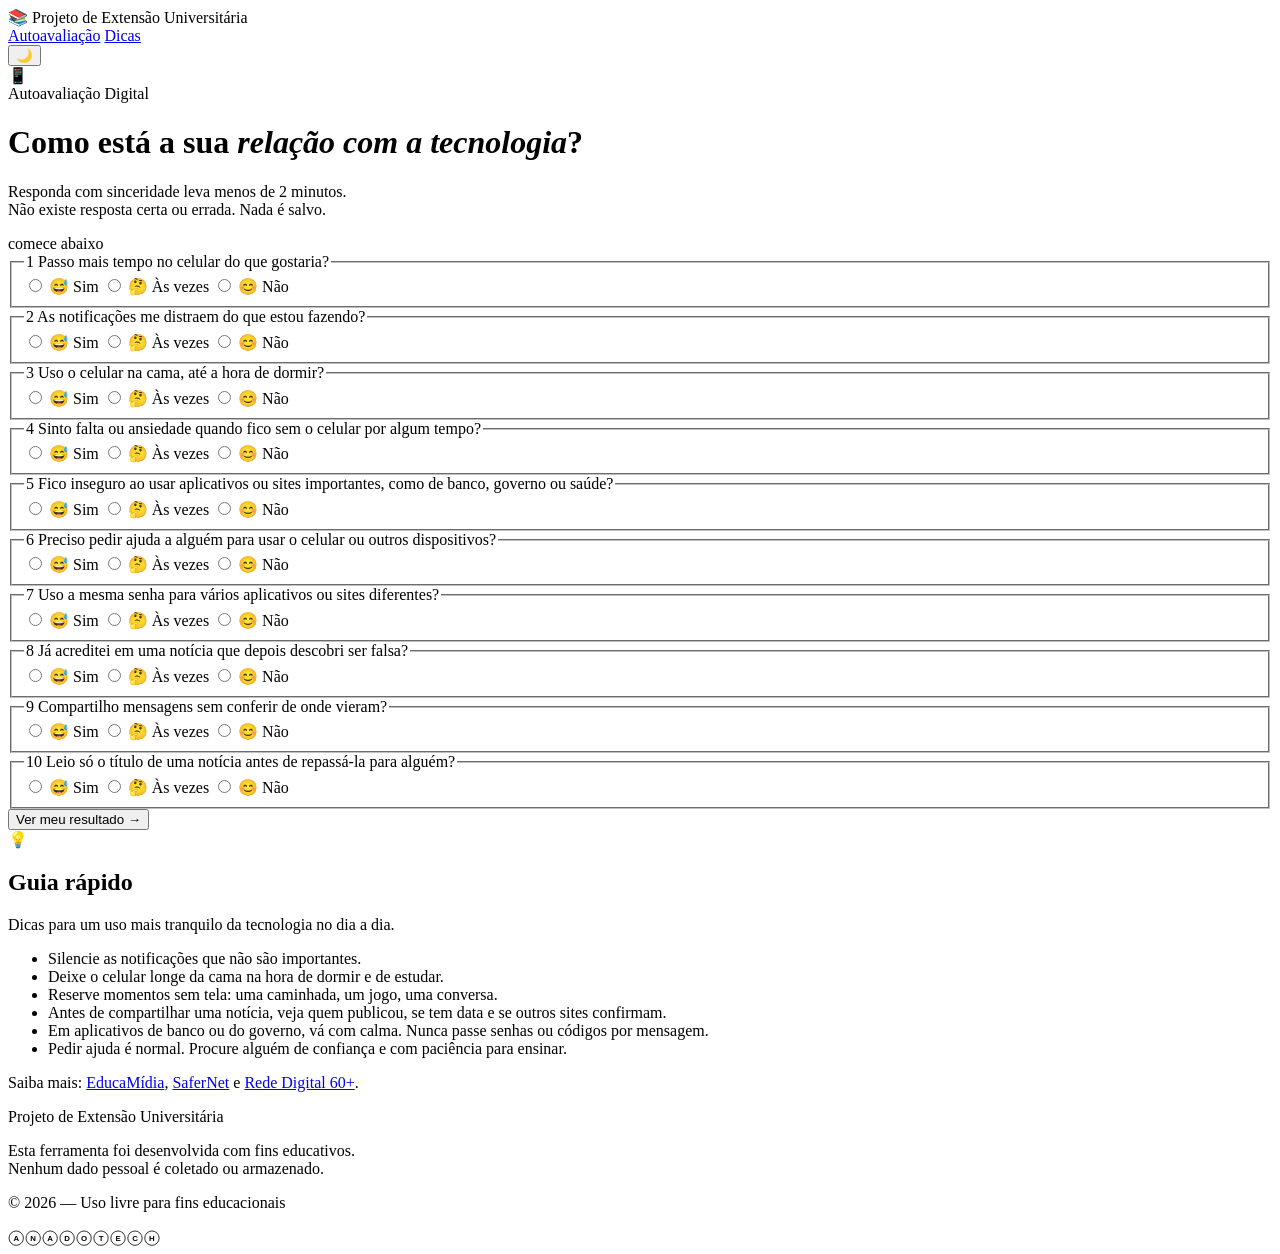
==== index.html @ e0145a35 "Atualizar referências de arquivos" ====
<!DOCTYPE html>
<html lang="pt-BR">

<head>
  <meta charset="utf-8">
  <meta name="viewport" content="width=device-width, initial-scale=1, viewport-fit=cover">
  <meta name="description"
    content="Autoavaliação rápida sobre sua relação com a tecnologia. Responda em menos de 2 minutos e receba dicas personalizadas.">
  <title>Autoavaliação Digital — Projeto de Extensão</title>

  <!-- Fontes -->
  <link rel="preconnect" href="https://fonts.googleapis.com">
  <link rel="preconnect" href="https://fonts.gstatic.com" crossorigin>
  <link
    href="https://fonts.googleapis.com/css2?family=Atkinson+Hyperlegible:ital,wght@0,400;0,700;1,400&family=Inter:wght@400;500;600&display=swap"
    rel="stylesheet">

  <!-- CSS -->
  <link rel="stylesheet" href="css/styles.css">
</head>

<body>

  <!-- Barra superior institucional -->
  <div class="topbar noprint">
    <span class="topbar-label">📚 Projeto de Extensão Universitária</span>
    <nav class="topbar-nav">
      <a href="index.html" class="topbar-link active">Autoavaliação</a>
      <a href="dicas.html" class="topbar-link">Dicas</a>
    </nav>
    <button class="theme-toggle" id="themeToggle" aria-label="Alternar tema escuro/claro" title="Alternar tema">
      <span class="theme-icon">🌙</span>
    </button>
  </div>

  <main>

    <!-- Cabeçalho -->
    <header class="hero noprint">
      <div class="hero-badge" aria-hidden="true">
        <span class="hero-icon">📱</span>
      </div>
      <div class="hero-kicker">Autoavaliação Digital</div>
      <h1>Como está a sua <em>relação com a tecnologia</em>?</h1>
      <p class="lead">
        Responda com sinceridade leva menos de 2 minutos.<br>
        Não existe resposta certa ou errada. Nada é salvo.
      </p>

      <!-- Barra de progresso do formulário -->
      <div class="progress-wrap noprint" id="progressWrap" hidden>
        <div class="progress-bar-track">
          <div class="progress-bar-fill" id="progressFill"></div>
        </div>
        <span class="progress-label" id="progressLabel">0 de 7 respondidas</span>
      </div>

      <div class="divider" aria-hidden="true">comece abaixo</div>
    </header>

    <!-- O JavaScript monta as perguntas aqui dentro -->
    <form id="f" novalidate></form>

    <p id="aviso" class="note" role="alert" hidden>
      Falta responder alguma pergunta. Ela está marcada logo acima.
    </p>

    <!-- Resultado -->
    <section id="resultado" hidden aria-live="polite">
      <div class="resultado-header">
        <h2>✨ Seu resultado</h2>
        <p class="resultado-subtitulo">Com base nas suas respostas, veja um panorama de cada área abaixo.</p>
      </div>
      <div id="areas"></div>

      <div id="acoes">
        <button class="btn" onclick="window.print()">🖨️ Imprimir / Salvar PDF</button>
        <button class="btn alt" id="refazer">↩ Responder novamente</button>
      </div>
    </section>

    <!-- Guia rápido -->
    <section class="guia">
      <div class="guia-title-row">
        <span class="guia-icon" aria-hidden="true">💡</span>
        <h2>Guia rápido</h2>
      </div>
      <p class="guia-sub">Dicas para um uso mais tranquilo da tecnologia no dia a dia.</p>
      <ul>
        <li>Silencie as notificações que não são importantes.</li>
        <li>Deixe o celular longe da cama na hora de dormir e de estudar.</li>
        <li>Reserve momentos sem tela: uma caminhada, um jogo, uma conversa.</li>
        <li>Antes de compartilhar uma notícia, veja quem publicou, se tem data e se outros sites confirmam.</li>
        <li>Em aplicativos de banco ou do governo, vá com calma. Nunca passe senhas ou códigos por mensagem.</li>
        <li>Pedir ajuda é normal. Procure alguém de confiança e com paciência para ensinar.</li>
      </ul>
      <p class="note">
        Saiba mais:
        <a href="https://educamidia.org.br" target="_blank" rel="noopener noreferrer">EducaMídia</a>,
        <a href="https://safernet.org.br" target="_blank" rel="noopener noreferrer">SaferNet</a>
        e <a href="https://rededigital60mais.org.br" target="_blank" rel="noopener noreferrer">Rede Digital 60+</a>.
      </p>
    </section>

    <!-- Rodapé -->
    <footer class="site-footer">
      <div class="footer-inner">
        <p class="footer-title">Projeto de Extensão Universitária</p>
        <p class="footer-desc">
          Esta ferramenta foi desenvolvida com fins educativos.<br>
          Nenhum dado pessoal é coletado ou armazenado.
        </p>
        <div class="footer-divider"></div>
        <p class="footer-copy">© 2026 — Uso livre para fins educacionais</p>

        <svg xmlns="http://w3.org" viewBox="0 0 490 50" width="100%" height="auto"
          style="max-width: 160px; display: inline-block; vertical-align: middle;">
          <!-- Letra A -->
          <circle cx="25" cy="25" r="22" fill="none" stroke="currentColor" stroke-width="2.5" />
          <text x="25" y="26" font-family="Arial, Helvetica, sans-serif" font-weight="bold" font-size="24px"
            fill="currentColor" text-anchor="middle" dominant-baseline="central">A</text>

          <!-- Letra N -->
          <circle cx="77" cy="25" r="22" fill="none" stroke="currentColor" stroke-width="2.5" />
          <text x="77" y="26" font-family="Arial, Helvetica, sans-serif" font-weight="bold" font-size="24px"
            fill="currentColor" text-anchor="middle" dominant-baseline="central">N</text>

          <!-- Letra A -->
          <circle cx="129" cy="25" r="22" fill="none" stroke="currentColor" stroke-width="2.5" />
          <text x="129" y="26" font-family="Arial, Helvetica, sans-serif" font-weight="bold" font-size="24px"
            fill="currentColor" text-anchor="middle" dominant-baseline="central">A</text>

          <!-- Letra D -->
          <circle cx="181" cy="25" r="22" fill="none" stroke="currentColor" stroke-width="2.5" />
          <text x="181" y="26" font-family="Arial, Helvetica, sans-serif" font-weight="bold" font-size="24px"
            fill="currentColor" text-anchor="middle" dominant-baseline="central">D</text>

          <!-- Letra O -->
          <circle cx="233" cy="25" r="22" fill="none" stroke="currentColor" stroke-width="2.5" />
          <text x="233" y="26" font-family="Arial, Helvetica, sans-serif" font-weight="bold" font-size="24px"
            fill="currentColor" text-anchor="middle" dominant-baseline="central">O</text>

          <!-- Letra T -->
          <circle cx="285" cy="25" r="22" fill="none" stroke="currentColor" stroke-width="2.5" />
          <text x="285" y="26" font-family="Arial, Helvetica, sans-serif" font-weight="bold" font-size="24px"
            fill="currentColor" text-anchor="middle" dominant-baseline="central">T</text>

          <!-- Letra E -->
          <circle cx="337" cy="25" r="22" fill="none" stroke="currentColor" stroke-width="2.5" />
          <text x="337" y="26" font-family="Arial, Helvetica, sans-serif" font-weight="bold" font-size="24px"
            fill="currentColor" text-anchor="middle" dominant-baseline="central">E</text>

          <!-- Letra C -->
          <circle cx="389" cy="25" r="22" fill="none" stroke="currentColor" stroke-width="2.5" />
          <text x="389" y="26" font-family="Arial, Helvetica, sans-serif" font-weight="bold" font-size="24px"
            fill="currentColor" text-anchor="middle" dominant-baseline="central">C</text>

          <!-- Letra H -->
          <circle cx="441" cy="25" r="22" fill="none" stroke="currentColor" stroke-width="2.5" />
          <text x="441" y="26" font-family="Arial, Helvetica, sans-serif" font-weight="bold" font-size="24px"
            fill="currentColor" text-anchor="middle" dominant-baseline="central">H</text>
        </svg>

      </div>
    </footer>

  </main>
  <script src="script.js"></script>
  <script src="theme.js"></script>
</body>

</html>
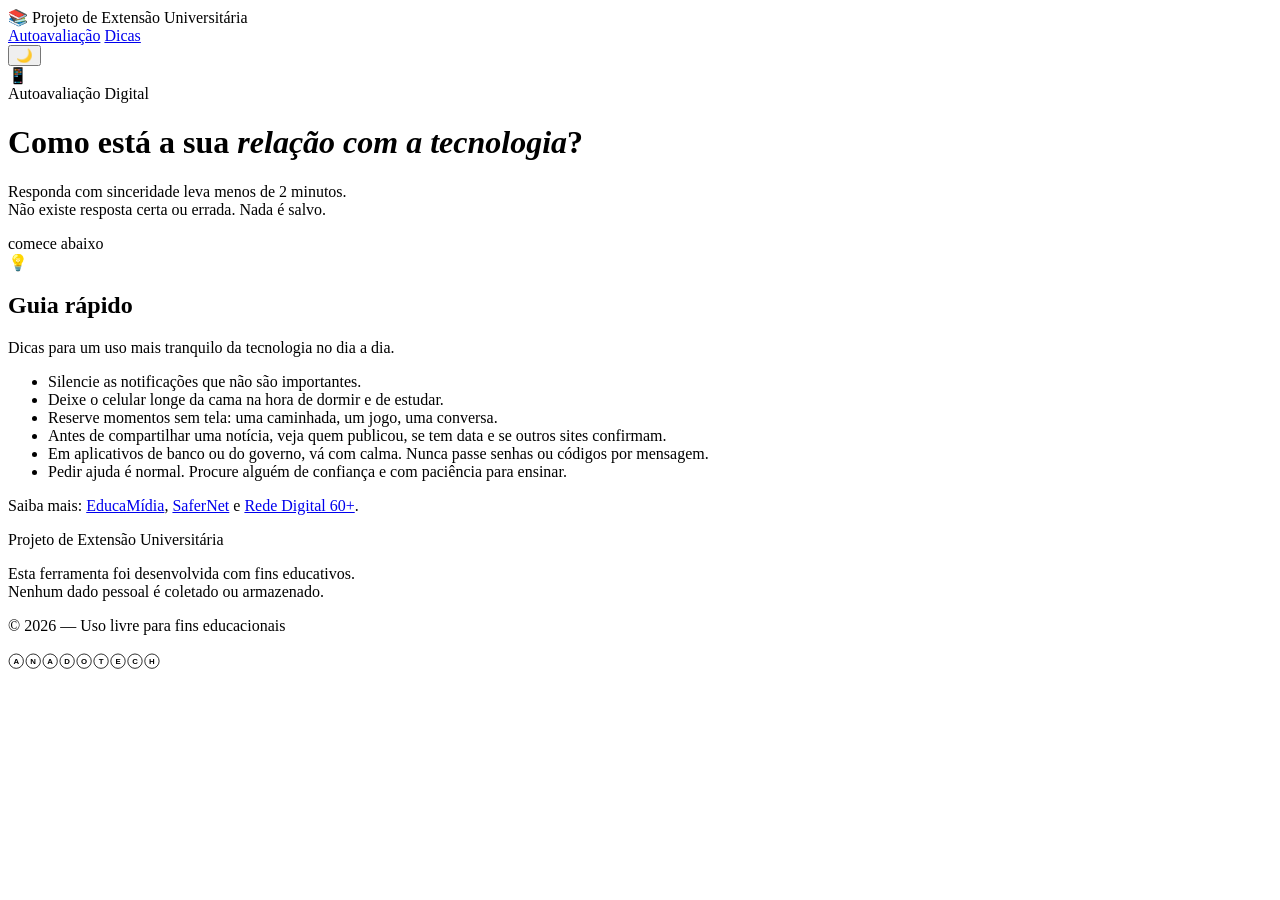
==== commit f345ea61: "Atualização de rodapé" ====
--- a/index.html
+++ b/index.html
@@ -12,8 +12,7 @@
   <link rel="preconnect" href="https://fonts.googleapis.com">
   <link rel="preconnect" href="https://fonts.gstatic.com" crossorigin>
   <link
-    href="https://fonts.googleapis.com/css2?family=Atkinson+Hyperlegible:ital,wght@0,400;0,700;1,400&family=Inter:wght@400;500;600&display=swap"
-    rel="stylesheet">
+    href="https://fonts.googleapis.com/css2?family=Atkinson+Hyperlegible:ital,wght@0,400;0,700;1,400&family=Inter:wght@400;500;600&display=swap" rel="stylesheet">
 
   <!-- CSS -->
   <link rel="stylesheet" href="css/styles.css">
@@ -165,8 +164,8 @@
     </footer>
 
   </main>
-  <script src="script.js"></script>
-  <script src="theme.js"></script>
+  <script src="js/script.js"></script>
+  <script src="js/theme.js"></script>
 </body>
 
 </html>
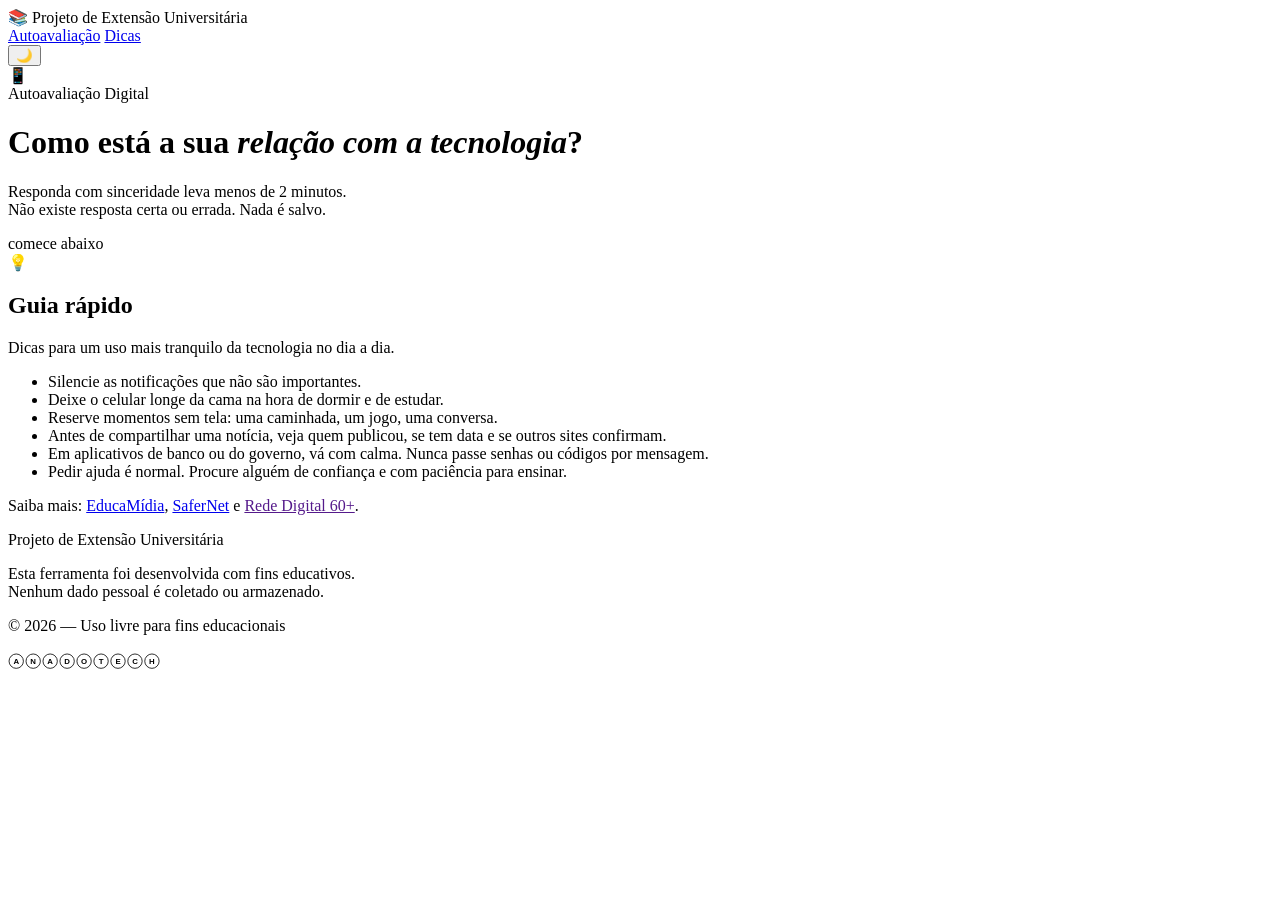
==== commit 33b553cd: "Correção ortográfica" ====
--- a/index.html
+++ b/index.html
@@ -97,7 +97,7 @@
         Saiba mais:
         <a href="https://educamidia.org.br" target="_blank" rel="noopener noreferrer">EducaMídia</a>,
         <a href="https://safernet.org.br" target="_blank" rel="noopener noreferrer">SaferNet</a>
-        e <a href="https://rededigital60mais.org.br" target="_blank" rel="noopener noreferrer">Rede Digital 60+</a>.
+        e <a href="" target="_blank" rel="noopener noreferrer">Rede Digital 60+</a>.
       </p>
     </section>
 
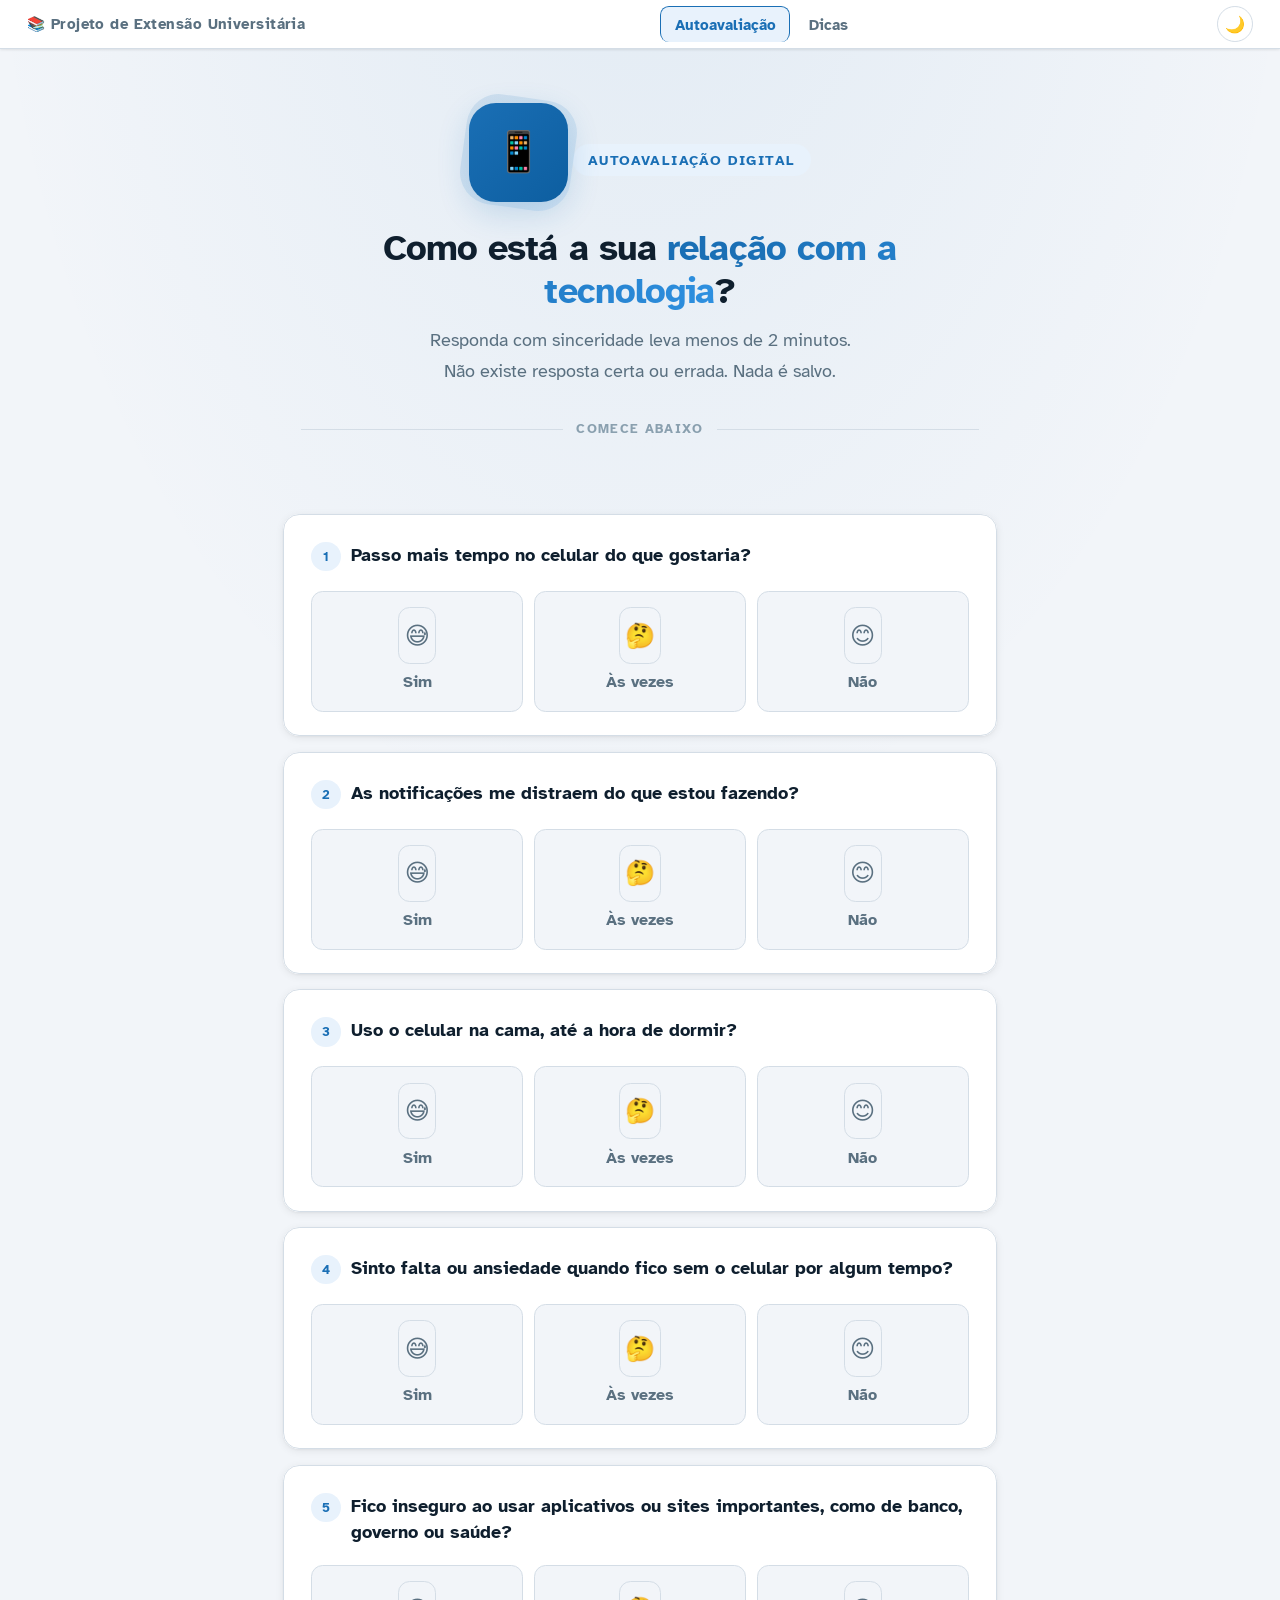
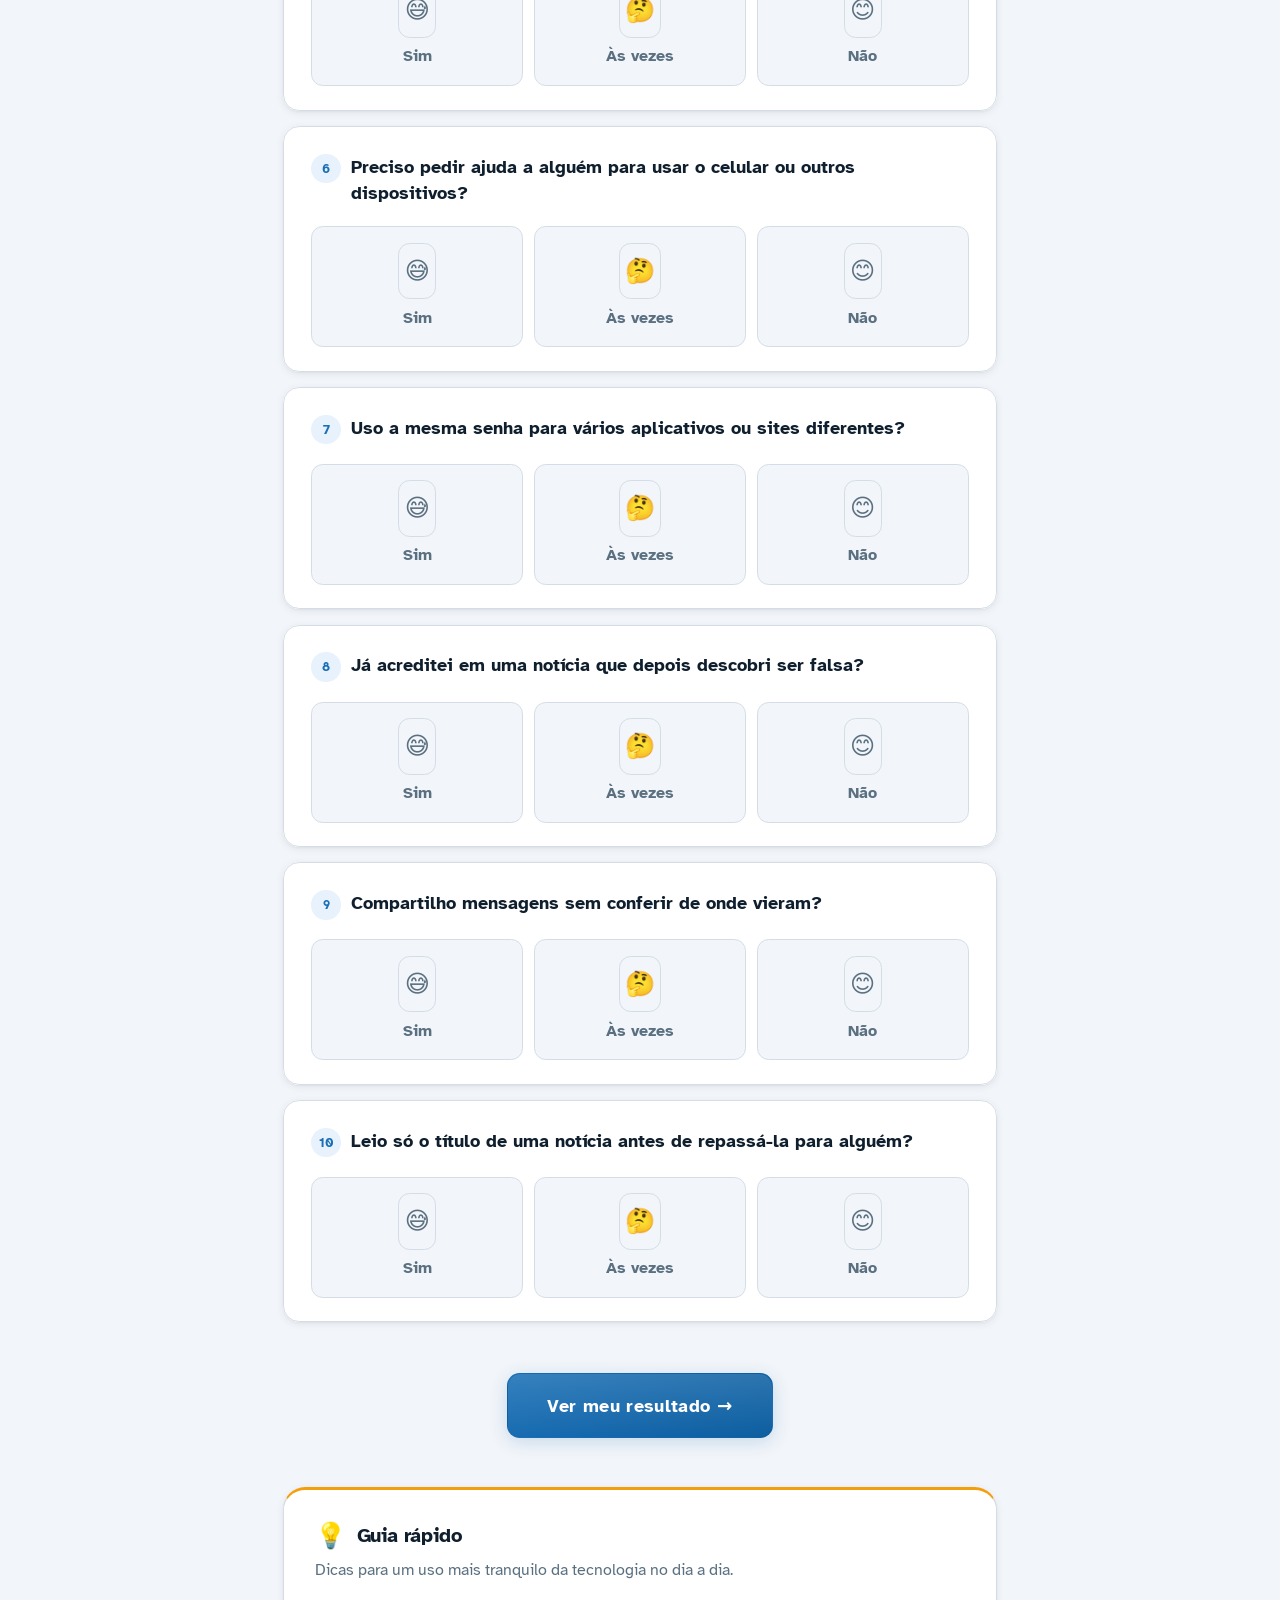
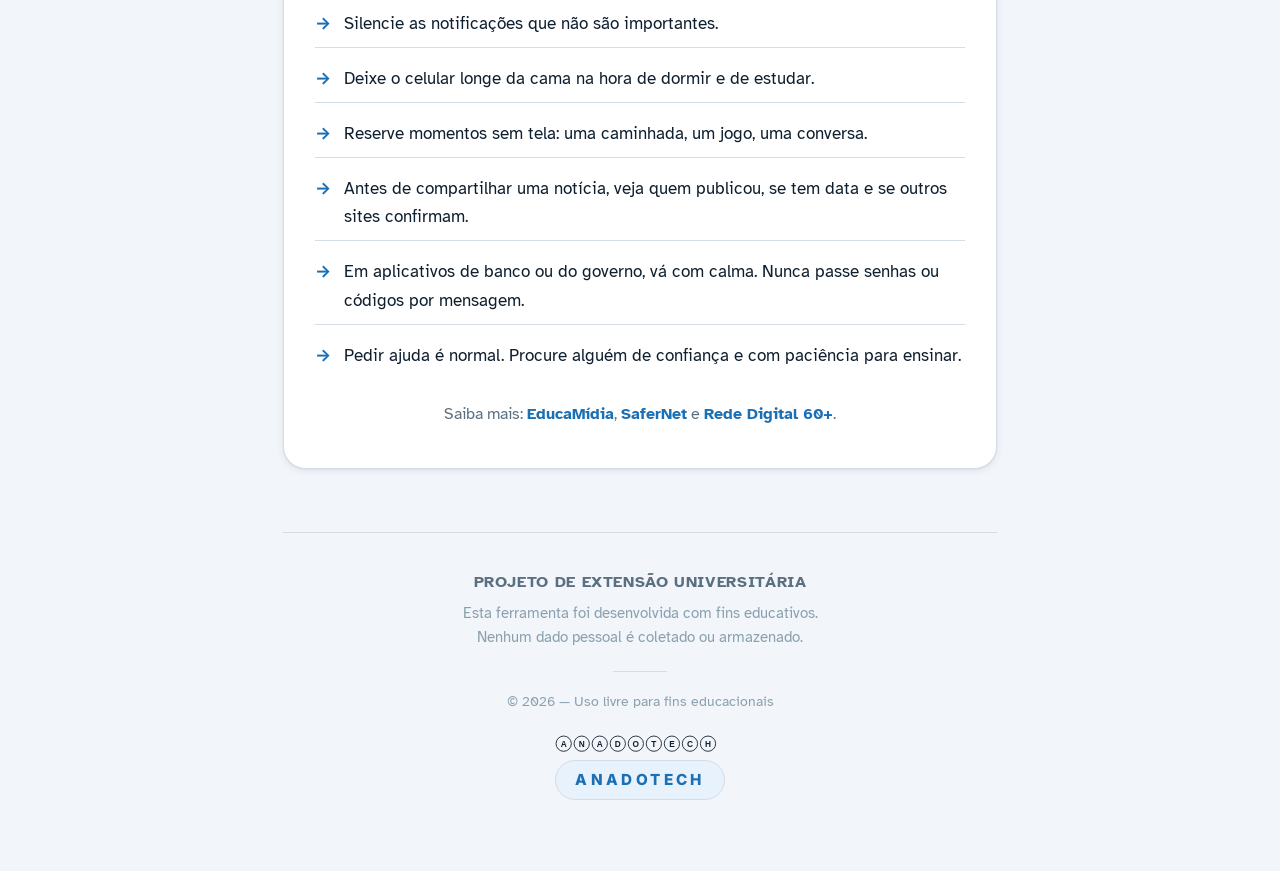
==== commit 16fe6f7c: "Correção de erros no CSS" ====
--- a/index.html
+++ b/index.html
@@ -8,11 +8,15 @@
     content="Autoavaliação rápida sobre sua relação com a tecnologia. Responda em menos de 2 minutos e receba dicas personalizadas.">
   <title>Autoavaliação Digital — Projeto de Extensão</title>
 
+  <!-- Favicon na aba do navegador -->
+  <link rel="icon" type="image/svg+xml" href="data:image/svg+xml,%3Csvg xmlns='http://www.w3.org/2000/svg' viewBox='0 0 64 64'%3E%3Cdefs%3E%3ClinearGradient id='g' x1='0%25' y1='0%25' x2='100%25' y2='100%25'%3E%3Cstop offset='0%25' stop-color='%231a6fb5'/%3E%3Cstop offset='100%25' stop-color='%232e90e0'/%3E%3C/linearGradient%3E%3C/defs%3E%3Crect width='64' height='64' rx='16' fill='url(%23g)'/%3E%3Crect x='18' y='10' width='28' height='44' rx='6' fill='%23ffffff' opacity='0.95'/%3E%3Crect x='22' y='16' width='20' height='30' rx='3' fill='%231a6fb5' opacity='0.2'/%3E%3Ccircle cx='32' cy='50' r='2.5' fill='%231a6fb5'/%3E%3Cline x1='28' y1='13' x2='36' y2='13' stroke='%231a6fb5' stroke-width='1.5' stroke-linecap='round'/%3E%3C/svg%3E">
+  <link rel="icon" type="image/svg+xml" href="favicon.svg">
+
   <!-- Fontes -->
   <link rel="preconnect" href="https://fonts.googleapis.com">
   <link rel="preconnect" href="https://fonts.gstatic.com" crossorigin>
   <link
-    href="https://fonts.googleapis.com/css2?family=Atkinson+Hyperlegible:ital,wght@0,400;0,700;1,400&family=Inter:wght@400;500;600&display=swap" rel="stylesheet">
+    href="https://fonts.googleapis.com/css2?family=Atkinson+Hyperlegible:ital,wght@0,400;0,700;1,400&family=Inter:wght@400;500;600;700;800&display=swap" rel="stylesheet">
 
   <!-- CSS -->
   <link rel="stylesheet" href="css/styles.css">
@@ -97,7 +101,7 @@
         Saiba mais:
         <a href="https://educamidia.org.br" target="_blank" rel="noopener noreferrer">EducaMídia</a>,
         <a href="https://safernet.org.br" target="_blank" rel="noopener noreferrer">SaferNet</a>
-        e <a href="" target="_blank" rel="noopener noreferrer">Rede Digital 60+</a>.
+        e <a href="https://rededigital60mais.org.br" target="_blank" rel="noopener noreferrer">Rede Digital 60+</a>.
       </p>
     </section>
 
@@ -112,53 +116,57 @@
         <div class="footer-divider"></div>
         <p class="footer-copy">© 2026 — Uso livre para fins educacionais</p>
 
-        <svg xmlns="http://w3.org" viewBox="0 0 490 50" width="100%" height="auto"
-          style="max-width: 160px; display: inline-block; vertical-align: middle;">
-          <!-- Letra A -->
-          <circle cx="25" cy="25" r="22" fill="none" stroke="currentColor" stroke-width="2.5" />
-          <text x="25" y="26" font-family="Arial, Helvetica, sans-serif" font-weight="bold" font-size="24px"
-            fill="currentColor" text-anchor="middle" dominant-baseline="central">A</text>
+        <div class="anadotech-container">
+          <svg xmlns="http://www.w3.org/2000/svg" viewBox="0 0 490 50" width="100%" height="auto"
+            style="max-width: 170px; display: inline-block; vertical-align: middle;">
+            <!-- Letra A -->
+            <circle cx="25" cy="25" r="22" fill="none" stroke="currentColor" stroke-width="2.5" />
+            <text x="25" y="26" font-family="Arial, Helvetica, sans-serif" font-weight="bold" font-size="24px"
+              fill="currentColor" text-anchor="middle" dominant-baseline="central">A</text>
 
-          <!-- Letra N -->
-          <circle cx="77" cy="25" r="22" fill="none" stroke="currentColor" stroke-width="2.5" />
-          <text x="77" y="26" font-family="Arial, Helvetica, sans-serif" font-weight="bold" font-size="24px"
-            fill="currentColor" text-anchor="middle" dominant-baseline="central">N</text>
+            <!-- Letra N -->
+            <circle cx="77" cy="25" r="22" fill="none" stroke="currentColor" stroke-width="2.5" />
+            <text x="77" y="26" font-family="Arial, Helvetica, sans-serif" font-weight="bold" font-size="24px"
+              fill="currentColor" text-anchor="middle" dominant-baseline="central">N</text>
 
-          <!-- Letra A -->
-          <circle cx="129" cy="25" r="22" fill="none" stroke="currentColor" stroke-width="2.5" />
-          <text x="129" y="26" font-family="Arial, Helvetica, sans-serif" font-weight="bold" font-size="24px"
-            fill="currentColor" text-anchor="middle" dominant-baseline="central">A</text>
+            <!-- Letra A -->
+            <circle cx="129" cy="25" r="22" fill="none" stroke="currentColor" stroke-width="2.5" />
+            <text x="129" y="26" font-family="Arial, Helvetica, sans-serif" font-weight="bold" font-size="24px"
+              fill="currentColor" text-anchor="middle" dominant-baseline="central">A</text>
 
-          <!-- Letra D -->
-          <circle cx="181" cy="25" r="22" fill="none" stroke="currentColor" stroke-width="2.5" />
-          <text x="181" y="26" font-family="Arial, Helvetica, sans-serif" font-weight="bold" font-size="24px"
-            fill="currentColor" text-anchor="middle" dominant-baseline="central">D</text>
+            <!-- Letra D -->
+            <circle cx="181" cy="25" r="22" fill="none" stroke="currentColor" stroke-width="2.5" />
+            <text x="181" y="26" font-family="Arial, Helvetica, sans-serif" font-weight="bold" font-size="24px"
+              fill="currentColor" text-anchor="middle" dominant-baseline="central">D</text>
 
-          <!-- Letra O -->
-          <circle cx="233" cy="25" r="22" fill="none" stroke="currentColor" stroke-width="2.5" />
-          <text x="233" y="26" font-family="Arial, Helvetica, sans-serif" font-weight="bold" font-size="24px"
-            fill="currentColor" text-anchor="middle" dominant-baseline="central">O</text>
+            <!-- Letra O -->
+            <circle cx="233" cy="25" r="22" fill="none" stroke="currentColor" stroke-width="2.5" />
+            <text x="233" y="26" font-family="Arial, Helvetica, sans-serif" font-weight="bold" font-size="24px"
+              fill="currentColor" text-anchor="middle" dominant-baseline="central">O</text>
 
-          <!-- Letra T -->
-          <circle cx="285" cy="25" r="22" fill="none" stroke="currentColor" stroke-width="2.5" />
-          <text x="285" y="26" font-family="Arial, Helvetica, sans-serif" font-weight="bold" font-size="24px"
-            fill="currentColor" text-anchor="middle" dominant-baseline="central">T</text>
+            <!-- Letra T -->
+            <circle cx="285" cy="25" r="22" fill="none" stroke="currentColor" stroke-width="2.5" />
+            <text x="285" y="26" font-family="Arial, Helvetica, sans-serif" font-weight="bold" font-size="24px"
+              fill="currentColor" text-anchor="middle" dominant-baseline="central">T</text>
 
-          <!-- Letra E -->
-          <circle cx="337" cy="25" r="22" fill="none" stroke="currentColor" stroke-width="2.5" />
-          <text x="337" y="26" font-family="Arial, Helvetica, sans-serif" font-weight="bold" font-size="24px"
-            fill="currentColor" text-anchor="middle" dominant-baseline="central">E</text>
+            <!-- Letra E -->
+            <circle cx="337" cy="25" r="22" fill="none" stroke="currentColor" stroke-width="2.5" />
+            <text x="337" y="26" font-family="Arial, Helvetica, sans-serif" font-weight="bold" font-size="24px"
+              fill="currentColor" text-anchor="middle" dominant-baseline="central">E</text>
 
-          <!-- Letra C -->
-          <circle cx="389" cy="25" r="22" fill="none" stroke="currentColor" stroke-width="2.5" />
-          <text x="389" y="26" font-family="Arial, Helvetica, sans-serif" font-weight="bold" font-size="24px"
-            fill="currentColor" text-anchor="middle" dominant-baseline="central">C</text>
+            <!-- Letra C -->
+            <circle cx="389" cy="25" r="22" fill="none" stroke="currentColor" stroke-width="2.5" />
+            <text x="389" y="26" font-family="Arial, Helvetica, sans-serif" font-weight="bold" font-size="24px"
+              fill="currentColor" text-anchor="middle" dominant-baseline="central">C</text>
 
-          <!-- Letra H -->
-          <circle cx="441" cy="25" r="22" fill="none" stroke="currentColor" stroke-width="2.5" />
-          <text x="441" y="26" font-family="Arial, Helvetica, sans-serif" font-weight="bold" font-size="24px"
-            fill="currentColor" text-anchor="middle" dominant-baseline="central">H</text>
-        </svg>
+            <!-- Letra H -->
+            <circle cx="441" cy="25" r="22" fill="none" stroke="currentColor" stroke-width="2.5" />
+            <text x="441" y="26" font-family="Arial, Helvetica, sans-serif" font-weight="bold" font-size="24px"
+              fill="currentColor" text-anchor="middle" dominant-baseline="central">H</text>
+          </svg>
+
+          <span class="anadotech-badge">anadotech</span>
+        </div>
 
       </div>
     </footer>
--- a/css/styles.css
+++ b/css/styles.css
@@ -0,0 +1,1371 @@
+/* =====================================================
+   Variáveis e temas
+   ===================================================== */
+:root {
+  /* Paleta principal */
+  --bg: #f2f5f9;
+  --paper: #ffffff;
+  --ink: #0f1f2e;
+  --muted: #5a7080;
+  --subtle: #8aa0af;
+  --brand: #1a6fb5;
+  --brand-2: #0d5ea0;
+  --brand-light: #e8f2fc;
+  --brand-glow: rgba(26, 111, 181, .2);
+  --on-brand: #ffffff;
+  --line: #d4dde6;
+  --accent: #f59e0b;
+  --accent-soft: #fef3c7;
+
+  /* Status */
+  --ok: #057a55;
+  --okbg: #d1fae5;
+  --mid: #b45309;
+  --midbg: #fef3c7;
+  --hi: #b91c1c;
+  --hibg: #fee2e2;
+
+  /* Sombras */
+  --shadow-xs: 0 1px 3px rgba(0, 0, 0, .06), 0 1px 2px rgba(0, 0, 0, .04);
+  --shadow-sm: 0 2px 8px rgba(0, 0, 0, .07), 0 1px 3px rgba(0, 0, 0, .05);
+  --shadow-md: 0 6px 24px rgba(0, 0, 0, .09), 0 2px 6px rgba(0, 0, 0, .06);
+  --shadow-lg: 0 12px 40px rgba(0, 0, 0, .11), 0 4px 12px rgba(0, 0, 0, .07);
+
+  /* Formas */
+  --radius-sm: 0.5rem;
+  --radius: 0.9rem;
+  --radius-lg: 1.25rem;
+
+  /* Topbar */
+  --topbar-h: 2.75rem;
+
+  box-sizing: border-box;
+  padding-top: env(safe-area-inset-top, 0px);
+  padding-bottom: env(safe-area-inset-bottom, 0px);
+}
+
+/* ── Modo escuro automático ── */
+@media (prefers-color-scheme: dark) {
+  :root:not([data-theme="light"]) {
+    --bg: #0c1a25;
+    --paper: #132030;
+    --ink: #dce8f0;
+    --muted: #7fa0b5;
+    --subtle: #4e6d80;
+    --brand: #4aa8f0;
+    --brand-2: #2e90e0;
+    --brand-light: #0d2a40;
+    --brand-glow: rgba(74, 168, 240, .18);
+    --on-brand: #05101a;
+    --line: #1e3348;
+    --accent: #f59e0b;
+    --accent-soft: #451a03;
+    --ok: #6ee7b7;
+    --okbg: #064e3b;
+    --mid: #fde68a;
+    --midbg: #78350f;
+    --hi: #fca5a5;
+    --hibg: #7f1d1d;
+    --shadow-xs: 0 1px 3px rgba(0, 0, 0, .25);
+    --shadow-sm: 0 2px 8px rgba(0, 0, 0, .3), 0 1px 3px rgba(0, 0, 0, .2);
+    --shadow-md: 0 6px 24px rgba(0, 0, 0, .35), 0 2px 6px rgba(0, 0, 0, .25);
+    --shadow-lg: 0 12px 40px rgba(0, 0, 0, .4), 0 4px 12px rgba(0, 0, 0, .3);
+  }
+}
+
+/* ── Modo escuro forçado ── */
+[data-theme="dark"] {
+  --bg: #0c1a25;
+  --paper: #132030;
+  --ink: #dce8f0;
+  --muted: #7fa0b5;
+  --subtle: #4e6d80;
+  --brand: #4aa8f0;
+  --brand-2: #2e90e0;
+  --brand-light: #0d2a40;
+  --brand-glow: rgba(74, 168, 240, .18);
+  --on-brand: #05101a;
+  --line: #1e3348;
+  --accent: #f59e0b;
+  --accent-soft: #451a03;
+  --ok: #6ee7b7;
+  --okbg: #064e3b;
+  --mid: #fde68a;
+  --midbg: #78350f;
+  --hi: #fca5a5;
+  --hibg: #7f1d1d;
+  --shadow-xs: 0 1px 3px rgba(0, 0, 0, .25);
+  --shadow-sm: 0 2px 8px rgba(0, 0, 0, .3), 0 1px 3px rgba(0, 0, 0, .2);
+  --shadow-md: 0 6px 24px rgba(0, 0, 0, .35), 0 2px 6px rgba(0, 0, 0, .25);
+  --shadow-lg: 0 12px 40px rgba(0, 0, 0, .4), 0 4px 12px rgba(0, 0, 0, .3);
+}
+
+*,
+*::before,
+*::after {
+  box-sizing: inherit;
+}
+
+/* Garante que o atributo hidden funcione mesmo com display definido no CSS */
+[hidden] {
+  display: none !important;
+}
+
+/* =====================================================
+   Base
+   ===================================================== */
+html {
+  font-size: 112%;
+  scroll-behavior: smooth;
+  scroll-padding-top: calc(var(--topbar-h) + 1rem);
+}
+
+body {
+  margin: 0;
+  min-height: 100dvh;
+  background: var(--bg);
+  background-image:
+    radial-gradient(ellipse 80% 40% at 50% -5%, rgba(26, 111, 181, .08) 0%, transparent 65%);
+  color: var(--ink);
+  font-family: "Atkinson Hyperlegible", "Inter", system-ui, -apple-system, "Segoe UI", sans-serif;
+  line-height: 1.65;
+  -webkit-font-smoothing: antialiased;
+}
+
+/* =====================================================
+   Barra superior institucional
+   ===================================================== */
+.topbar {
+  position: sticky;
+  top: 0;
+  z-index: 100;
+  height: var(--topbar-h);
+  background: var(--paper);
+  border-bottom: 1px solid var(--line);
+  box-shadow: var(--shadow-xs);
+  display: flex;
+  align-items: center;
+  justify-content: space-between;
+  padding: 0 1.5rem;
+  backdrop-filter: blur(8px);
+  -webkit-backdrop-filter: blur(8px);
+}
+
+.topbar-label {
+  font-size: 0.82rem;
+  font-weight: 600;
+  color: var(--muted);
+  letter-spacing: .03em;
+}
+
+/* ── Navegação entre páginas ── */
+.topbar-nav {
+  display: flex;
+  align-items: center;
+  gap: 0.25rem;
+}
+
+.topbar-link {
+  font-size: 0.82rem;
+  font-weight: 600;
+  color: var(--muted);
+  text-decoration: none;
+  padding: 0.3rem 0.75rem;
+  border-radius: var(--radius-sm);
+  border: 1.5px solid transparent;
+  transition: color .18s, background .18s, border-color .18s;
+  border-bottom: none;
+}
+
+.topbar-link:hover {
+  color: var(--brand);
+  background: var(--brand-light);
+  border-bottom: none;
+}
+
+.topbar-link.active {
+  color: var(--brand);
+  background: var(--brand-light);
+  border-color: var(--brand);
+}
+
+.theme-toggle {
+  background: none;
+  border: 1.5px solid var(--line);
+  border-radius: 50%;
+  width: 2rem;
+  height: 2rem;
+  display: flex;
+  align-items: center;
+  justify-content: center;
+  cursor: pointer;
+  font-size: 0.9rem;
+  transition: border-color .2s, background .2s;
+  padding: 0;
+  line-height: 1;
+}
+
+.theme-toggle:hover {
+  border-color: var(--brand);
+  background: var(--brand-light);
+}
+
+/* =====================================================
+   Layout principal
+   ===================================================== */
+main {
+  max-width: 42rem;
+  margin: 0 auto;
+  padding: 0 1.1rem 4rem;
+}
+
+/* =====================================================
+   Hero / cabeçalho
+   ===================================================== */
+.hero {
+  text-align: center;
+  padding: 3rem 1rem 2.5rem;
+  position: relative;
+}
+
+/* Anel decorativo atrás do ícone */
+.hero-badge {
+  position: relative;
+  display: inline-flex;
+  align-items: center;
+  justify-content: center;
+  width: 5.5rem;
+  height: 5.5rem;
+  margin-bottom: 1.4rem;
+}
+
+.hero-badge::before {
+  content: "";
+  position: absolute;
+  inset: 0;
+  border-radius: 1.6rem;
+  background: linear-gradient(135deg, var(--brand) 0%, #2e90e0 100%);
+  opacity: .12;
+  transform: rotate(8deg) scale(1.12);
+}
+
+.hero-icon {
+  display: inline-flex;
+  align-items: center;
+  justify-content: center;
+  width: 5.5rem;
+  height: 5.5rem;
+  border-radius: 1.5rem;
+  background: linear-gradient(135deg, var(--brand) 0%, var(--brand-2) 100%);
+  box-shadow: 0 10px 32px var(--brand-glow);
+  font-size: 2.2rem;
+  animation: float 5s ease-in-out infinite;
+  position: relative;
+  z-index: 1;
+}
+
+@keyframes float {
+
+  0%,
+  100% {
+    transform: translateY(0) rotate(0deg);
+  }
+
+  50% {
+    transform: translateY(-7px) rotate(-3deg);
+  }
+}
+
+.hero-kicker {
+  display: inline-block;
+  font-size: 0.78rem;
+  font-weight: 700;
+  letter-spacing: .1em;
+  text-transform: uppercase;
+  color: var(--brand);
+  background: var(--brand-light);
+  padding: 0.25rem 0.85rem;
+  border-radius: 99px;
+  margin-bottom: 1rem;
+}
+
+h1 {
+  font-size: 2rem;
+  line-height: 1.2;
+  margin: 0 0 0.7rem;
+  letter-spacing: -0.025em;
+  font-weight: 700;
+}
+
+h1 em {
+  font-style: normal;
+  background: linear-gradient(90deg, var(--brand) 20%, #2e90e0 100%);
+  -webkit-background-clip: text;
+  -webkit-text-fill-color: transparent;
+  background-clip: text;
+}
+
+.lead {
+  color: var(--muted);
+  max-width: 30rem;
+  margin: 0 auto;
+  font-size: 1rem;
+  line-height: 1.7;
+}
+
+/* ── Barra de progresso do form ── */
+.progress-wrap {
+  margin: 1.6rem auto 0;
+  max-width: 22rem;
+  text-align: left;
+}
+
+.progress-bar-track {
+  height: 5px;
+  background: var(--line);
+  border-radius: 99px;
+  overflow: hidden;
+  margin-bottom: 0.4rem;
+}
+
+.progress-bar-fill {
+  height: 100%;
+  background: linear-gradient(90deg, var(--brand) 0%, #2e90e0 100%);
+  border-radius: 99px;
+  transition: width .35s cubic-bezier(.4, 0, .2, 1);
+  width: 0%;
+}
+
+.progress-label {
+  font-size: 0.8rem;
+  color: var(--subtle);
+  font-weight: 600;
+}
+
+/* Linha divisória decorativa */
+.divider {
+  display: flex;
+  align-items: center;
+  gap: 0.75rem;
+  margin: 1.8rem 0 0;
+  color: var(--subtle);
+  font-size: 0.75rem;
+  letter-spacing: .1em;
+  text-transform: uppercase;
+  font-weight: 600;
+}
+
+.divider::before,
+.divider::after {
+  content: "";
+  flex: 1;
+  height: 1px;
+  background: var(--line);
+}
+
+/* =====================================================
+   Perguntas / Formulário
+   ===================================================== */
+#f {
+  display: flex;
+  flex-direction: column;
+  gap: 0.85rem;
+  margin-top: 1.6rem;
+}
+
+fieldset {
+  border: 0;
+  margin: 0;
+  padding: 0;
+  background: var(--paper);
+  border-radius: var(--radius);
+  box-shadow: var(--shadow-sm);
+  padding: 1.5rem 1.5rem 1.3rem;
+  border: 1px solid var(--line);
+  transition: box-shadow .2s, transform .2s, border-color .2s;
+  animation: slideUp .38s cubic-bezier(.22, 1, .36, 1) both;
+}
+
+fieldset:hover {
+  box-shadow: var(--shadow-md);
+  transform: translateY(-2px);
+  border-color: var(--brand);
+}
+
+/* Campo com erro */
+fieldset.error {
+  border-color: var(--hi);
+  box-shadow: 0 0 0 3px rgba(185, 28, 28, .12);
+}
+
+/* stagger animation */
+fieldset:nth-child(1) {
+  animation-delay: .04s;
+}
+
+fieldset:nth-child(2) {
+  animation-delay: .08s;
+}
+
+fieldset:nth-child(3) {
+  animation-delay: .13s;
+}
+
+fieldset:nth-child(4) {
+  animation-delay: .18s;
+}
+
+fieldset:nth-child(5) {
+  animation-delay: .23s;
+}
+
+fieldset:nth-child(6) {
+  animation-delay: .28s;
+}
+
+fieldset:nth-child(7) {
+  animation-delay: .33s;
+}
+
+@keyframes slideUp {
+  from {
+    opacity: 0;
+    transform: translateY(18px);
+  }
+
+  to {
+    opacity: 1;
+    transform: translateY(0);
+  }
+}
+
+/* badge de número */
+.q-num {
+  display: inline-flex;
+  align-items: center;
+  justify-content: center;
+  min-width: 1.65rem;
+  height: 1.65rem;
+  border-radius: 50%;
+  background: var(--brand-light);
+  color: var(--brand);
+  font-size: 0.75rem;
+  font-weight: 700;
+  margin-right: 0.55rem;
+  flex-shrink: 0;
+  letter-spacing: 0;
+}
+
+legend {
+  font-weight: 700;
+  font-size: 1.02rem;
+  line-height: 1.45;
+  padding: 0 0 1.1rem;
+  float: left;
+  width: 100%;
+  display: flex;
+  align-items: flex-start;
+  color: var(--ink);
+}
+
+/* =====================================================
+   Opções de resposta
+   ===================================================== */
+.opts {
+  clear: both;
+  display: grid;
+  grid-template-columns: repeat(3, 1fr);
+  gap: 0.6rem;
+}
+
+.opts label {
+  position: relative;
+  flex: 1;
+}
+
+.opts input {
+  position: absolute;
+  opacity: 0;
+  inset: 0;
+  width: 100%;
+  height: 100%;
+  margin: 0;
+  cursor: pointer;
+  border-radius: 0.65rem;
+}
+
+.opts span {
+  display: flex;
+  flex-direction: column;
+  align-items: center;
+  justify-content: center;
+  gap: 0.3rem;
+  text-align: center;
+  padding: 0.85rem 0.3rem;
+  border: 1.5px solid var(--line);
+  border-radius: 0.65rem;
+  background: var(--bg);
+  font-size: 0.9rem;
+  font-weight: 600;
+  color: var(--muted);
+  transition: all .18s cubic-bezier(.4, 0, .2, 1);
+  user-select: none;
+}
+
+.opts span .emoji {
+  font-size: 1.35rem;
+  line-height: 1;
+}
+
+.opts input:hover+span {
+  border-color: var(--brand);
+  color: var(--ink);
+  background: var(--brand-light);
+  transform: translateY(-2px);
+  box-shadow: 0 4px 14px var(--brand-glow);
+}
+
+.opts input:checked+span {
+  background: var(--brand);
+  color: var(--on-brand);
+  border-color: var(--brand);
+  box-shadow: 0 5px 16px var(--brand-glow);
+  transform: translateY(-2px);
+}
+
+.opts input:focus-visible+span {
+  outline: 3px solid var(--accent);
+  outline-offset: 2px;
+}
+
+/* =====================================================
+   Botão principal
+   ===================================================== */
+.submit-wrap {
+  margin: 2rem 0 0;
+  display: flex;
+  justify-content: center;
+}
+
+.btn {
+  font: inherit;
+  font-family: "Atkinson Hyperlegible", system-ui, sans-serif;
+  font-weight: 700;
+  font-size: 1.02rem;
+  padding: 0.9rem 2.2rem;
+  border-radius: 0.7rem;
+  border: 1.5px solid transparent;
+  background: linear-gradient(135deg, var(--brand) 0%, var(--brand-2) 100%);
+  color: var(--on-brand);
+  cursor: pointer;
+  letter-spacing: .02em;
+  transition: all .22s cubic-bezier(.4, 0, .2, 1);
+  box-shadow: 0 4px 18px var(--brand-glow);
+  position: relative;
+  overflow: hidden;
+  display: inline-flex;
+  align-items: center;
+  gap: 0.4em;
+}
+
+.btn::after {
+  content: "";
+  position: absolute;
+  inset: 0;
+  background: linear-gradient(to bottom, rgba(255, 255, 255, .12), transparent);
+  border-radius: inherit;
+  pointer-events: none;
+}
+
+.btn:hover {
+  transform: translateY(-2px);
+  box-shadow: 0 8px 28px var(--brand-glow);
+}
+
+.btn:active {
+  transform: translateY(0);
+  box-shadow: 0 2px 8px var(--brand-glow);
+}
+
+.btn.alt {
+  background: transparent;
+  color: var(--muted);
+  border-color: var(--line);
+  box-shadow: none;
+}
+
+.btn.alt:hover {
+  border-color: var(--brand);
+  color: var(--brand);
+  background: var(--brand-light);
+  box-shadow: none;
+}
+
+.btn:focus-visible {
+  outline: 3px solid var(--accent);
+  outline-offset: 2px;
+}
+
+/* =====================================================
+   Aviso de campo faltando
+   ===================================================== */
+#aviso {
+  font-size: 0.92rem;
+  font-weight: 600;
+  color: var(--hi);
+  background: var(--hibg);
+  border: 1.5px solid rgba(185, 28, 28, .3);
+  border-radius: var(--radius-sm);
+  padding: 0.8rem 1.1rem;
+  margin: 0.75rem 0 0;
+  display: flex;
+  align-items: center;
+  gap: 0.55rem;
+  animation: slideUp .3s both;
+}
+
+#aviso::before {
+  content: "⚠️";
+  font-size: 1.05rem;
+  flex-shrink: 0;
+}
+
+/* =====================================================
+   Seção de Resultado
+   ===================================================== */
+#resultado {
+  animation: slideUp .45s cubic-bezier(.22, 1, .36, 1) both;
+}
+
+.resultado-header {
+  margin: 2.5rem 0 0.25rem;
+  padding: 0;
+}
+
+.resultado-header h2 {
+  font-size: 1.6rem;
+  margin: 0 0 0.35rem;
+  letter-spacing: -.02em;
+}
+
+.resultado-subtitulo {
+  font-size: 0.95rem;
+  color: var(--muted);
+  margin: 0 0 1.2rem;
+}
+
+.area {
+  border: 1px solid var(--line);
+  border-radius: var(--radius);
+  padding: 1.4rem 1.5rem;
+  margin: 0.8rem 0;
+  background: var(--paper);
+  box-shadow: var(--shadow-sm);
+  transition: box-shadow .2s, transform .2s;
+  animation: slideUp .38s cubic-bezier(.22, 1, .36, 1) both;
+  position: relative;
+  overflow: hidden;
+}
+
+.area::before {
+  content: "";
+  position: absolute;
+  top: 0;
+  left: 0;
+  width: 4px;
+  height: 100%;
+  background: var(--brand);
+  border-radius: 4px 0 0 4px;
+}
+
+.area:nth-child(2) {
+  animation-delay: .09s;
+}
+
+.area:nth-child(3) {
+  animation-delay: .18s;
+}
+
+.area:hover {
+  box-shadow: var(--shadow-md);
+  transform: translateY(-2px);
+}
+
+.area-header {
+  display: flex;
+  align-items: flex-start;
+  justify-content: space-between;
+  gap: 0.75rem;
+  flex-wrap: wrap;
+  margin-bottom: 0.8rem;
+}
+
+.area h3 {
+  margin: 0;
+  font-size: 1.05rem;
+  flex: 1;
+  line-height: 1.35;
+}
+
+.tag {
+  display: inline-flex;
+  align-items: center;
+  gap: 0.3em;
+  padding: 0.22rem 0.8rem;
+  border-radius: 99px;
+  font-weight: 700;
+  font-size: 0.82rem;
+  white-space: nowrap;
+  letter-spacing: .02em;
+}
+
+.n0 {
+  background: var(--okbg);
+  color: var(--ok);
+}
+
+.n1 {
+  background: var(--midbg);
+  color: var(--mid);
+}
+
+.n2 {
+  background: var(--hibg);
+  color: var(--hi);
+}
+
+/* Faixa lateral por nível */
+.area.level-0::before {
+  background: var(--ok);
+}
+
+.area.level-1::before {
+  background: var(--mid);
+}
+
+.area.level-2::before {
+  background: var(--hi);
+}
+
+/* Barra de progresso */
+.bar-wrap {
+  height: 5px;
+  background: var(--line);
+  border-radius: 99px;
+  margin: 0.5rem 0 1rem;
+  overflow: hidden;
+}
+
+.bar-fill {
+  height: 100%;
+  border-radius: 99px;
+  background: linear-gradient(90deg, var(--brand) 0%, #2e90e0 100%);
+  transform-origin: left;
+  animation: barGrow .75s cubic-bezier(.4, 0, .2, 1) both;
+}
+
+.bar-fill.mid {
+  background: linear-gradient(90deg, #f59e0b, #ef4444);
+}
+
+.bar-fill.hi {
+  background: linear-gradient(90deg, #ef4444, #dc2626);
+}
+
+.bar-fill.ok {
+  background: linear-gradient(90deg, #10b981, #059669);
+}
+
+@keyframes barGrow {
+  from {
+    transform: scaleX(0);
+  }
+
+  to {
+    transform: scaleX(1);
+  }
+}
+
+.area p {
+  margin: 0 0 0.5rem;
+  font-size: 0.93rem;
+  color: var(--muted);
+  font-weight: 500;
+}
+
+ul {
+  padding-left: 1.3rem;
+  margin: 0.4rem 0;
+}
+
+li {
+  margin: 0.45rem 0;
+  font-size: 0.95rem;
+  color: var(--ink);
+}
+
+#acoes {
+  display: flex;
+  flex-wrap: wrap;
+  gap: 0.8rem;
+  margin-top: 1.75rem;
+}
+
+/* =====================================================
+   Guia rápido
+   ===================================================== */
+.guia {
+  background: var(--paper);
+  border-radius: var(--radius-lg);
+  box-shadow: var(--shadow-sm);
+  padding: 1.6rem 1.7rem 1.4rem;
+  margin-top: 2.75rem;
+  border: 1px solid var(--line);
+  border-top: 3px solid var(--accent);
+  position: relative;
+}
+
+.guia-title-row {
+  display: flex;
+  align-items: center;
+  gap: 0.6rem;
+  margin-bottom: 0.3rem;
+}
+
+.guia-icon {
+  font-size: 1.4rem;
+  line-height: 1;
+}
+
+.guia h2 {
+  font-size: 1.12rem;
+  margin: 0;
+  color: var(--ink);
+  letter-spacing: -.01em;
+}
+
+.guia-sub {
+  font-size: 0.88rem;
+  color: var(--muted);
+  margin: 0 0 1rem;
+}
+
+.guia ul {
+  padding-left: 0;
+  margin: 0;
+}
+
+.guia li {
+  padding: 0.5rem 0 0.5rem 1.6rem;
+  border-bottom: 1px solid var(--line);
+  font-size: 0.95rem;
+  list-style: none;
+  position: relative;
+  color: var(--ink);
+}
+
+.guia li::before {
+  content: "→";
+  position: absolute;
+  left: 0;
+  color: var(--brand);
+  font-weight: 700;
+}
+
+.guia li:last-child {
+  border-bottom: 0;
+}
+
+/* =====================================================
+   Links
+   ===================================================== */
+a {
+  color: var(--brand);
+  text-decoration: none;
+  font-weight: 600;
+  border-bottom: 1.5px solid transparent;
+  transition: border-color .18s, color .18s;
+}
+
+a:hover {
+  border-bottom-color: var(--brand);
+}
+
+a:focus-visible {
+  outline: 3px solid var(--accent);
+  outline-offset: 2px;
+  border-radius: 2px;
+}
+
+/* =====================================================
+   Notas
+   ===================================================== */
+.note {
+  font-size: 0.87rem;
+  color: var(--muted);
+  text-align: center;
+  margin-top: 1.3rem;
+}
+
+/* =====================================================
+   Rodapé institucional
+   ===================================================== */
+.site-footer {
+  margin-top: 3.5rem;
+}
+
+.footer-inner {
+  border-top: 1px solid var(--line);
+  padding-top: 2rem;
+  text-align: center;
+}
+
+.footer-title {
+  font-size: 0.88rem;
+  font-weight: 700;
+  color: var(--muted);
+  letter-spacing: .04em;
+  text-transform: uppercase;
+  margin: 0 0 0.4rem;
+}
+
+.footer-desc {
+  font-size: 0.83rem;
+  color: var(--subtle);
+  margin: 0 0 1.2rem;
+  line-height: 1.6;
+}
+
+.footer-divider {
+  height: 1px;
+  background: var(--line);
+  margin: 0 auto 1rem;
+  width: 3rem;
+  border-radius: 99px;
+}
+
+.footer-copy {
+  font-size: 0.78rem;
+  color: var(--subtle);
+  margin: 0;
+}
+
+/* ── Marcação Anadotech no Rodapé ── */
+.anadotech-container {
+  margin-top: 1.25rem;
+  display: flex;
+  flex-direction: column;
+  align-items: center;
+  gap: 0.4rem;
+}
+
+.anadotech-badge {
+  display: inline-block;
+  font-family: 'Inter', system-ui, -apple-system, sans-serif;
+  font-weight: 800;
+  font-size: 0.85rem;
+  letter-spacing: 0.22em;
+  text-transform: uppercase;
+  color: var(--brand);
+  background: var(--brand-light);
+  padding: 0.35rem 1.1rem;
+  border-radius: 99px;
+  border: 1px solid var(--line);
+  transition: all .2s;
+}
+
+.anadotech-badge:hover {
+  border-color: var(--brand);
+  box-shadow: 0 2px 10px var(--brand-glow);
+}
+
+/* =====================================================
+   Estilos específicos da página de Dicas (compartilhados)
+   ===================================================== */
+.indice {
+  display: grid;
+  grid-template-columns: repeat(2, 1fr);
+  gap: 0.6rem;
+  margin: 1.6rem 0 0;
+}
+
+.indice-item {
+  display: flex;
+  align-items: center;
+  gap: 0.55rem;
+  padding: 0.7rem 1rem;
+  background: var(--paper);
+  border: 1px solid var(--line);
+  border-radius: var(--radius-sm);
+  font-size: 0.88rem;
+  font-weight: 600;
+  color: var(--ink);
+  text-decoration: none;
+  border-bottom: none;
+  transition: background .18s, border-color .18s, transform .18s, color .18s;
+  box-shadow: var(--shadow-xs);
+}
+
+.indice-item:hover {
+  background: var(--brand-light);
+  border-color: var(--brand);
+  transform: translateY(-1px);
+  color: var(--brand);
+}
+
+.indice-icon {
+  font-size: 1.1rem;
+  line-height: 1;
+}
+
+.dica-secao {
+  margin-top: 3rem;
+  scroll-margin-top: calc(var(--topbar-h) + 1.2rem);
+}
+
+.secao-titulo {
+  display: flex;
+  align-items: center;
+  gap: 0.65rem;
+  margin-bottom: 1.25rem;
+  padding-bottom: 0.75rem;
+  border-bottom: 2px solid var(--line);
+}
+
+.secao-icon {
+  font-size: 1.5rem;
+  line-height: 1;
+}
+
+.secao-titulo h2 {
+  margin: 0;
+  font-size: 1.3rem;
+  letter-spacing: -.02em;
+  color: var(--ink);
+}
+
+.card-grid {
+  display: grid;
+  grid-template-columns: 1fr;
+  gap: 0.85rem;
+}
+
+.mt-1 { margin-top: 1rem; }
+
+.dica-card {
+  background: var(--paper);
+  border: 1px solid var(--line);
+  border-radius: var(--radius);
+  padding: 1.4rem 1.5rem;
+  box-shadow: var(--shadow-sm);
+  transition: box-shadow .2s, transform .2s, border-color .2s;
+  position: relative;
+  overflow: hidden;
+}
+
+.dica-card::before {
+  content: "";
+  position: absolute;
+  top: 0; left: 0;
+  width: 4px; height: 100%;
+  background: var(--brand);
+  border-radius: 4px 0 0 4px;
+}
+
+.dica-card.destaque {
+  border-color: var(--brand);
+  background: var(--brand-light);
+}
+
+.dica-card.destaque::before {
+  background: var(--brand-2);
+}
+
+.dica-card:hover {
+  box-shadow: var(--shadow-md);
+  transform: translateY(-2px);
+  border-color: var(--brand);
+}
+
+.card-icon {
+  font-size: 1.6rem;
+  line-height: 1;
+  margin-bottom: 0.65rem;
+}
+
+.dica-card h3 {
+  margin: 0 0 0.5rem;
+  font-size: 1.05rem;
+  line-height: 1.35;
+  color: var(--ink);
+}
+
+.dica-card p {
+  margin: 0 0 0.4rem;
+  font-size: 0.93rem;
+  color: var(--muted);
+  line-height: 1.6;
+}
+
+.dica-card p:last-child { margin-bottom: 0; }
+
+.card-tip {
+  font-size: 0.87rem !important;
+  background: var(--bg);
+  border: 1px solid var(--line);
+  border-radius: var(--radius-sm);
+  padding: 0.55rem 0.8rem;
+  margin-top: 0.65rem !important;
+  color: var(--muted) !important;
+}
+
+.checklist-box {
+  background: var(--paper);
+  border: 1px solid var(--line);
+  border-radius: var(--radius);
+  padding: 1.5rem 1.6rem;
+  box-shadow: var(--shadow-sm);
+  border-top: 3px solid var(--brand);
+}
+
+.checklist-titulo {
+  font-size: 1.05rem;
+  margin: 0 0 1.1rem;
+  color: var(--ink);
+}
+
+.checklist {
+  list-style: none;
+  padding: 0;
+  margin: 0;
+  display: flex;
+  flex-direction: column;
+  gap: 0.85rem;
+}
+
+.checklist li {
+  display: flex;
+  gap: 0.8rem;
+  align-items: flex-start;
+  font-size: 0.95rem;
+  padding-bottom: 0.85rem;
+  border-bottom: 1px solid var(--line);
+}
+
+.checklist li:last-child {
+  border-bottom: 0;
+  padding-bottom: 0;
+}
+
+.check-icon {
+  font-size: 1.2rem;
+  line-height: 1.4;
+  flex-shrink: 0;
+}
+
+.checklist li div {
+  color: var(--muted);
+  line-height: 1.55;
+}
+
+.checklist li strong {
+  color: var(--ink);
+  display: block;
+  margin-bottom: 0.15rem;
+}
+
+.recursos-grid {
+  display: grid;
+  grid-template-columns: 1fr;
+  gap: 0.85rem;
+}
+
+.recurso-card {
+  display: block;
+  background: var(--paper);
+  border: 1px solid var(--line);
+  border-radius: var(--radius);
+  padding: 1.3rem 1.4rem;
+  box-shadow: var(--shadow-sm);
+  text-decoration: none;
+  color: var(--ink);
+  border-bottom: none;
+  transition: box-shadow .2s, transform .2s, border-color .2s;
+}
+
+.recurso-card:hover {
+  box-shadow: var(--shadow-md);
+  transform: translateY(-2px);
+  border-color: var(--brand);
+}
+
+.recurso-header {
+  display: flex;
+  align-items: center;
+  gap: 0.6rem;
+  margin-bottom: 0.5rem;
+}
+
+.recurso-icon {
+  font-size: 1.3rem;
+  line-height: 1;
+}
+
+.recurso-tag {
+  font-size: 0.75rem;
+  font-weight: 700;
+  letter-spacing: .05em;
+  text-transform: uppercase;
+  color: var(--brand);
+  background: var(--brand-light);
+  padding: 0.15rem 0.6rem;
+  border-radius: 99px;
+}
+
+.recurso-card h3 {
+  margin: 0 0 0.4rem;
+  font-size: 1.05rem;
+  color: var(--ink);
+}
+
+.recurso-card p {
+  font-size: 0.9rem;
+  color: var(--muted);
+  margin: 0 0 0.75rem;
+  line-height: 1.55;
+}
+
+.recurso-link {
+  font-size: 0.83rem;
+  font-weight: 700;
+  color: var(--brand);
+}
+
+.cta-avaliacao {
+  margin-top: 3rem;
+}
+
+.cta-inner {
+  background: linear-gradient(135deg, var(--brand) 0%, var(--brand-2) 100%);
+  border-radius: var(--radius-lg);
+  padding: 2rem 2rem;
+  text-align: center;
+  box-shadow: 0 8px 32px var(--brand-glow);
+  display: flex;
+  flex-direction: column;
+  align-items: center;
+  gap: 1rem;
+}
+
+.cta-texto {
+  font-size: 1.05rem;
+  font-weight: 700;
+  color: var(--on-brand);
+  margin: 0;
+  opacity: .95;
+}
+
+.cta-inner .btn {
+  background: var(--on-brand);
+  color: var(--brand-2);
+  border-color: transparent;
+  box-shadow: 0 4px 16px rgba(0,0,0,.15);
+}
+
+.cta-inner .btn:hover {
+  box-shadow: 0 8px 24px rgba(0,0,0,.2);
+  transform: translateY(-2px);
+}
+
+@media (min-width: 560px) {
+  .card-grid {
+    grid-template-columns: repeat(2, 1fr);
+  }
+
+  .recursos-grid {
+    grid-template-columns: repeat(2, 1fr);
+  }
+
+  .indice {
+    grid-template-columns: repeat(4, 1fr);
+  }
+}
+
+
+/* =====================================================
+   Responsividade — telas pequenas
+   ===================================================== */
+@media (max-width: 400px) {
+  h1 {
+    font-size: 1.65rem;
+  }
+
+  .topbar-label {
+    display: none;
+  }
+
+  fieldset {
+    padding: 1.2rem 1rem 1rem;
+  }
+
+  .opts span {
+    font-size: 0.82rem;
+    padding: 0.7rem 0.2rem;
+  }
+
+  .opts span .emoji {
+    font-size: 1.15rem;
+  }
+}
+
+/* =====================================================
+   Impressão
+   ===================================================== */
+@media print {
+  html {
+    font-size: 100%;
+  }
+
+  body {
+    background: #fff;
+    color: #000;
+    background-image: none;
+  }
+
+  .topbar,
+  form,
+  #acoes,
+  .noprint,
+  .hero-badge,
+  .divider,
+  .progress-wrap,
+  .theme-toggle {
+    display: none !important;
+  }
+
+  .area,
+  .guia {
+    break-inside: avoid;
+    border-color: #999 !important;
+    background: #fff !important;
+    box-shadow: none !important;
+  }
+
+  .area::before {
+    display: none;
+  }
+
+  .tag {
+    border: 1px solid #666;
+    background: #fff !important;
+    color: #000 !important;
+  }
+
+  .bar-wrap {
+    display: none;
+  }
+
+  .site-footer {
+    margin-top: 1.5rem;
+  }
+}
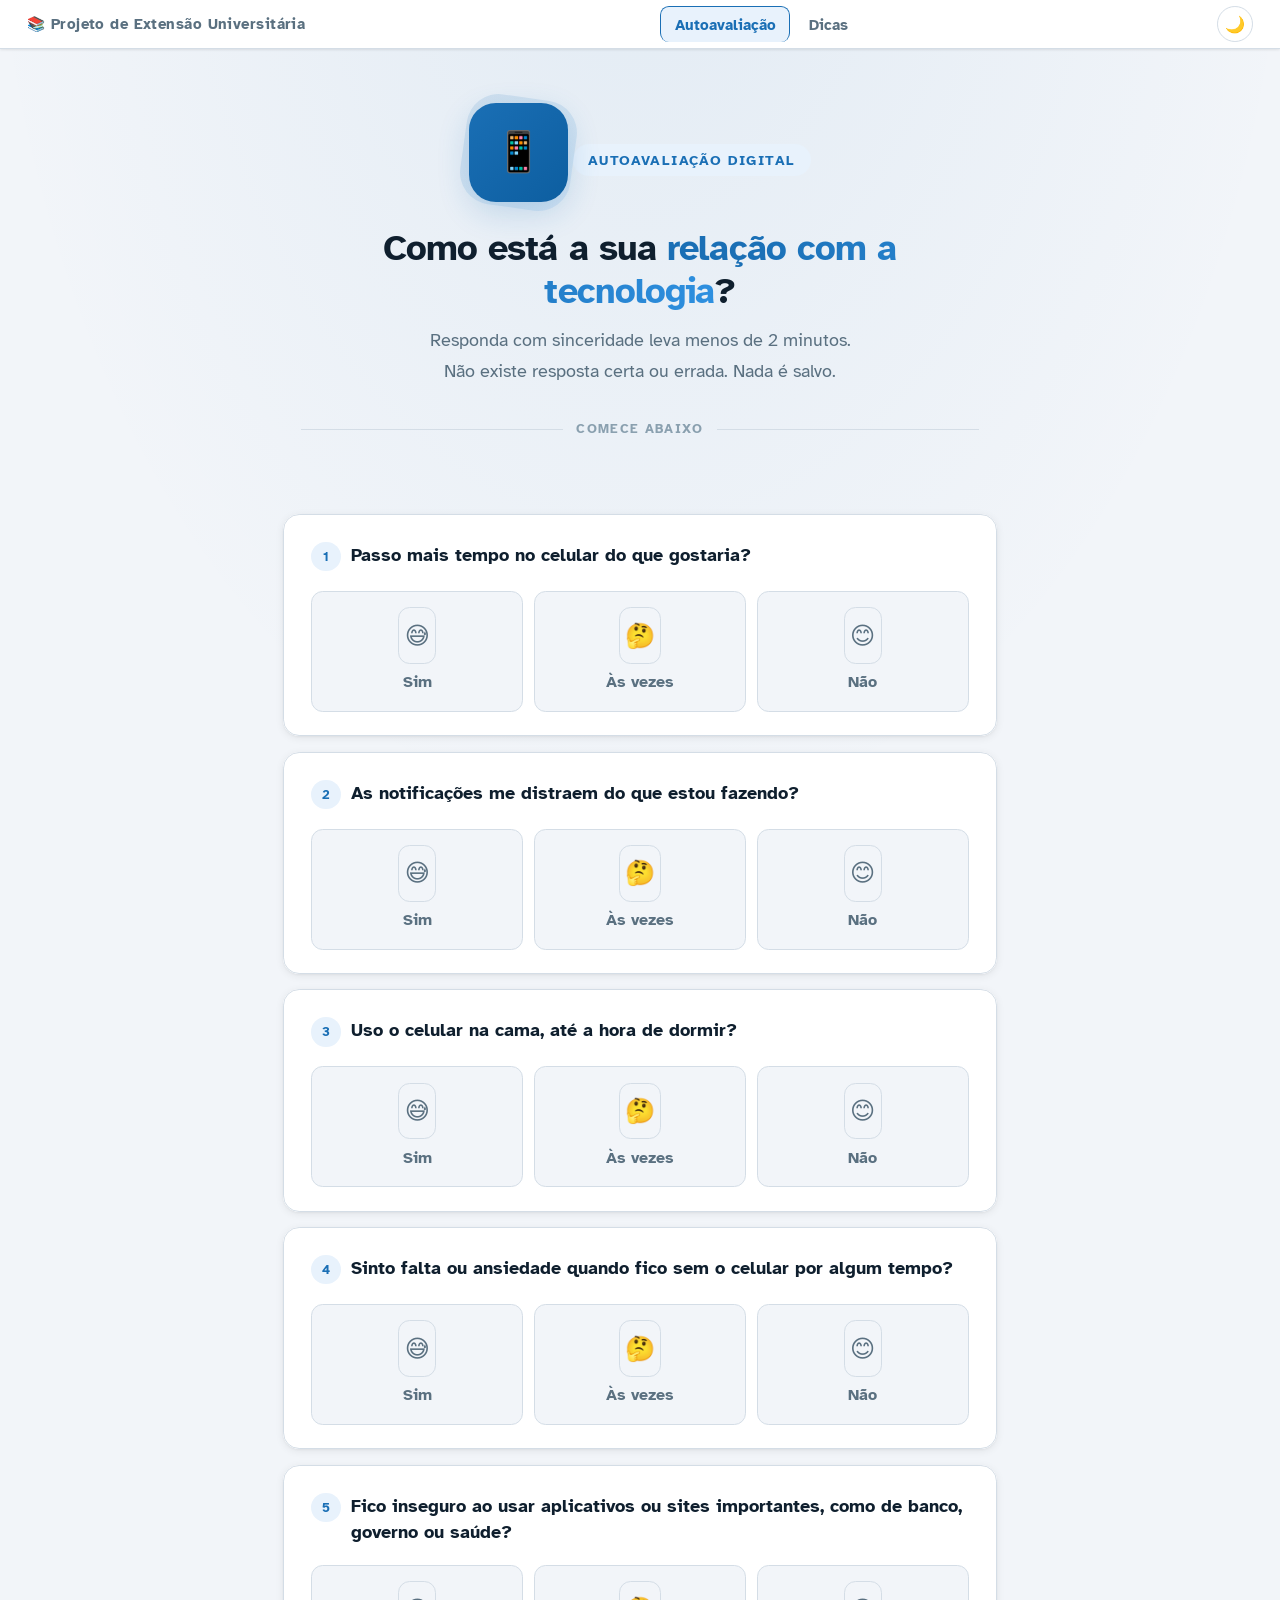
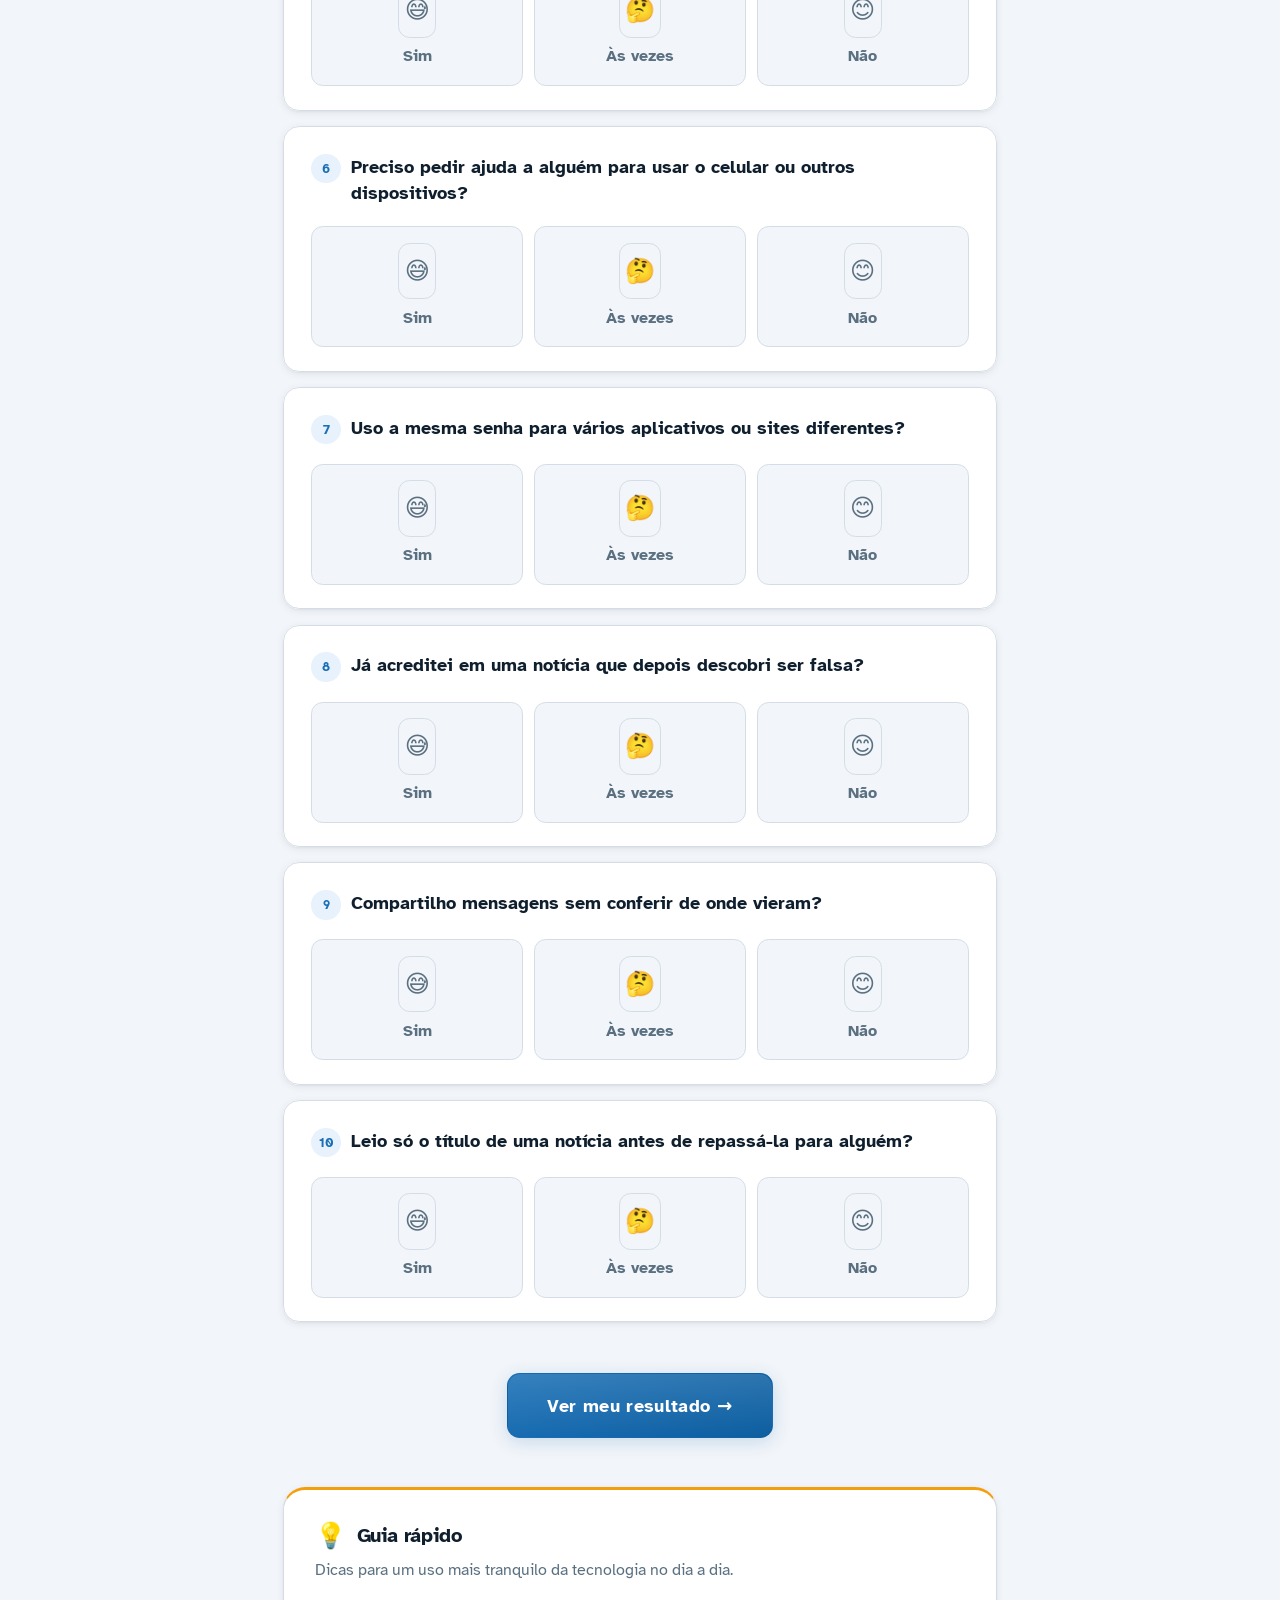
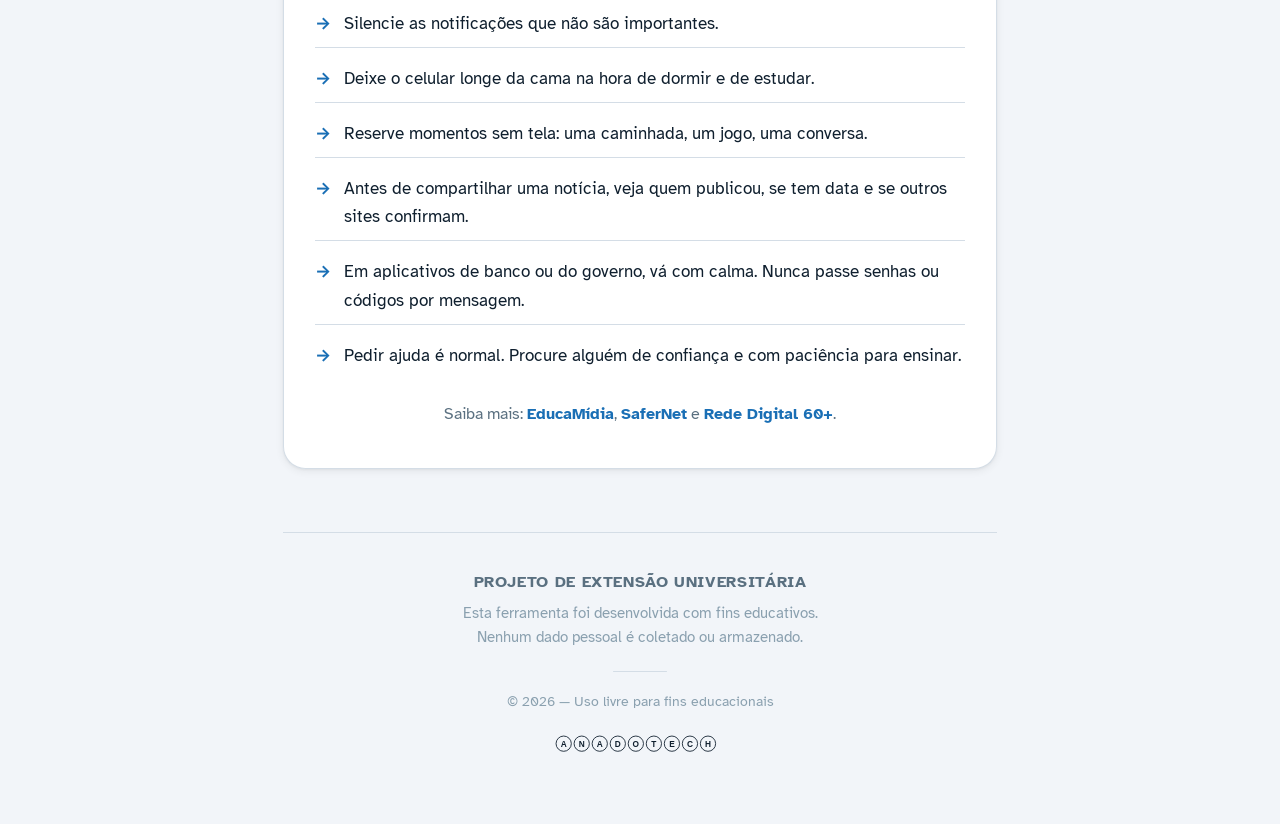
==== commit 126bf789: "Correção no rodapé" ====
--- a/index.html
+++ b/index.html
@@ -18,8 +18,9 @@
   <link
     href="https://fonts.googleapis.com/css2?family=Atkinson+Hyperlegible:ital,wght@0,400;0,700;1,400&family=Inter:wght@400;500;600;700;800&display=swap" rel="stylesheet">
 
-  <!-- CSS -->
+  <!-- CSS com fallback -->
   <link rel="stylesheet" href="css/styles.css">
+  <link rel="stylesheet" href="styles.css">
 </head>
 
 <body>
@@ -164,8 +165,6 @@
             <text x="441" y="26" font-family="Arial, Helvetica, sans-serif" font-weight="bold" font-size="24px"
               fill="currentColor" text-anchor="middle" dominant-baseline="central">H</text>
           </svg>
-
-          <span class="anadotech-badge">anadotech</span>
         </div>
 
       </div>
--- a/styles.css
+++ b/styles.css
@@ -0,0 +1,5 @@
+/* =====================================================
+   Arquivo de compatibilidade na raiz
+   ===================================================== */
+@import url('css/styles.css');
+
